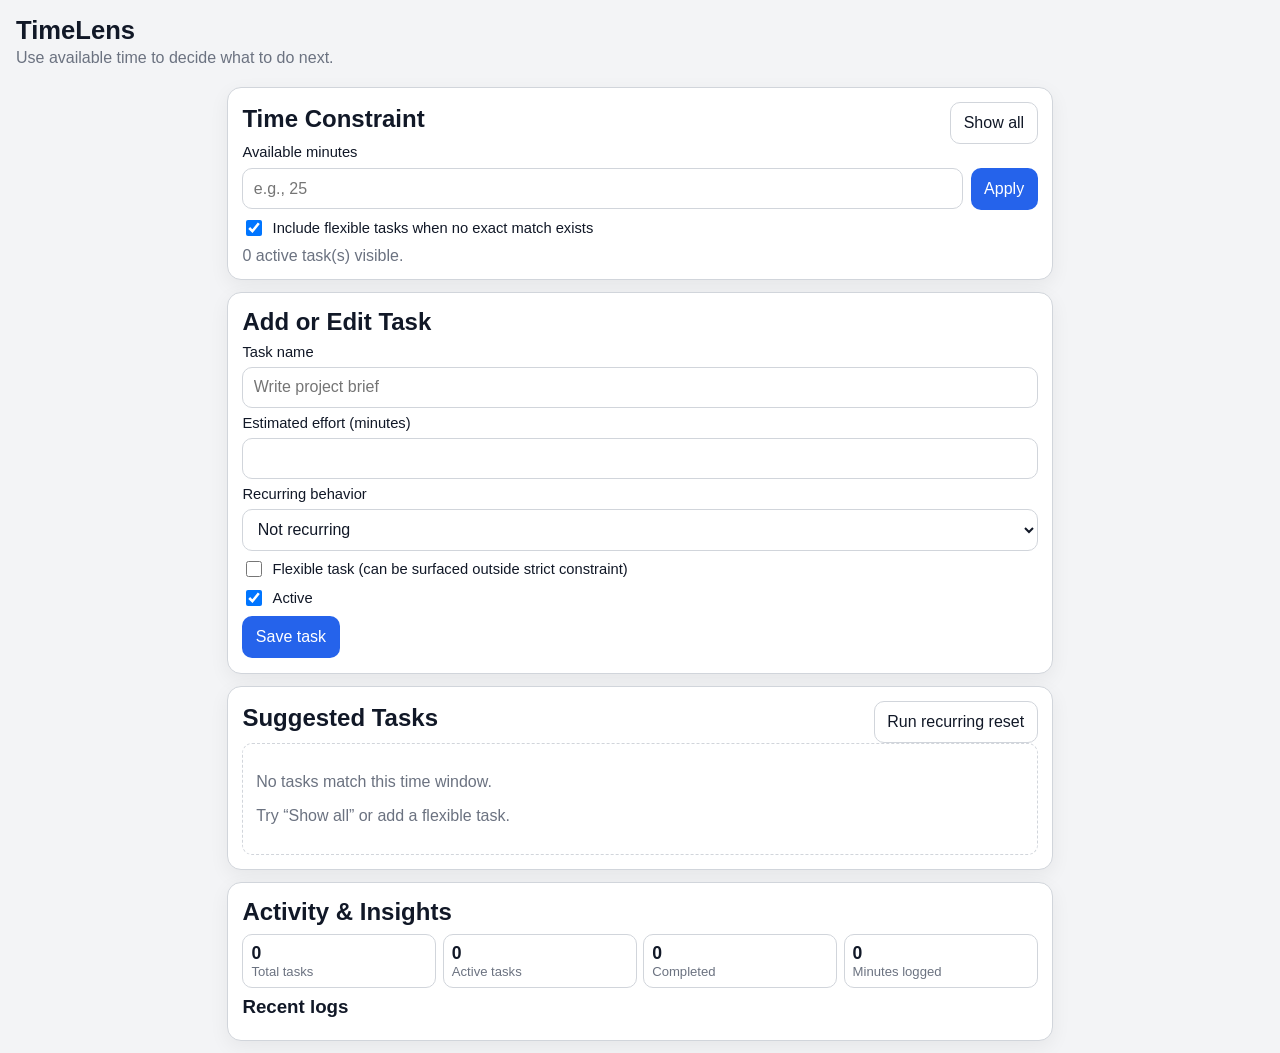
==== time-constraint-pwa/index.html @ d363d523 "Add standalone time-aware task PWA for iPhone" ====
<!doctype html>
<html lang="en">
<head>
  <meta charset="UTF-8" />
  <meta name="viewport" content="width=device-width, initial-scale=1, viewport-fit=cover" />
  <meta name="theme-color" content="#111827" />
  <meta name="apple-mobile-web-app-capable" content="yes" />
  <meta name="apple-mobile-web-app-status-bar-style" content="black-translucent" />
  <meta name="apple-mobile-web-app-title" content="TimeLens" />
  <title>TimeLens PWA</title>
  <link rel="manifest" href="./manifest.webmanifest" />
  <link rel="stylesheet" href="./styles.css" />
</head>
<body>
  <header class="app-header">
    <h1>TimeLens</h1>
    <p>Use available time to decide what to do next.</p>
  </header>

  <main class="app-shell">
    <section class="card" aria-labelledby="time-constraint-title">
      <div class="card-title-row">
        <h2 id="time-constraint-title">Time Constraint</h2>
        <button id="reset-filter" class="button ghost" type="button">Show all</button>
      </div>
      <form id="time-form" class="stack-sm" novalidate>
        <label for="available-minutes">Available minutes</label>
        <div class="inline-group">
          <input id="available-minutes" name="availableMinutes" type="number" min="1" max="1440" inputmode="numeric" placeholder="e.g., 25" />
          <button class="button" type="submit">Apply</button>
        </div>
        <label class="toggle">
          <input id="include-flex" type="checkbox" checked />
          Include flexible tasks when no exact match exists
        </label>
      </form>
      <p id="filter-status" class="help-text" aria-live="polite"></p>
    </section>

    <section class="card" aria-labelledby="task-form-title">
      <h2 id="task-form-title">Add or Edit Task</h2>
      <form id="task-form" class="stack-sm" novalidate>
        <input id="task-id" type="hidden" />

        <label for="task-name">Task name</label>
        <input id="task-name" maxlength="80" required placeholder="Write project brief" />

        <label for="task-effort">Estimated effort (minutes)</label>
        <input id="task-effort" type="number" min="1" max="600" inputmode="numeric" required />

        <label for="task-repeat">Recurring behavior</label>
        <select id="task-repeat">
          <option value="none">Not recurring</option>
          <option value="daily">Daily reset</option>
          <option value="weekly">Weekly reset</option>
        </select>

        <label class="toggle">
          <input id="task-flexible" type="checkbox" />
          Flexible task (can be surfaced outside strict constraint)
        </label>

        <label class="toggle">
          <input id="task-active" type="checkbox" checked />
          Active
        </label>

        <div class="inline-group">
          <button id="save-task" class="button" type="submit">Save task</button>
          <button id="cancel-edit" class="button ghost" type="button" hidden>Cancel</button>
        </div>
      </form>
    </section>

    <section class="card" aria-labelledby="task-list-title">
      <div class="card-title-row">
        <h2 id="task-list-title">Suggested Tasks</h2>
        <button id="reset-recurring" class="button ghost" type="button">Run recurring reset</button>
      </div>
      <div id="empty-state" class="empty" hidden>
        <p>No tasks match this time window.</p>
        <p>Try “Show all” or add a flexible task.</p>
      </div>
      <ul id="task-list" class="task-list" aria-live="polite"></ul>
    </section>

    <section class="card" aria-labelledby="activity-title">
      <h2 id="activity-title">Activity & Insights</h2>
      <div id="insight-grid" class="insight-grid"></div>
      <h3>Recent logs</h3>
      <ul id="log-list" class="log-list"></ul>
    </section>
  </main>

  <div id="toast" role="status" aria-live="polite" aria-atomic="true"></div>

  <template id="task-template">
    <li class="task-item">
      <div>
        <h3 class="task-name"></h3>
        <p class="task-meta"></p>
      </div>
      <div class="task-actions">
        <button data-action="start" class="button">Start</button>
        <button data-action="log" class="button ghost">Log</button>
        <button data-action="complete" class="button success">Complete</button>
        <button data-action="reset" class="button ghost">Reset</button>
        <button data-action="edit" class="button ghost">Edit</button>
        <button data-action="delete" class="button danger">Delete</button>
      </div>
    </li>
  </template>

  <script src="./app.js" defer></script>
</body>
</html>
---- time-constraint-pwa/styles.css ----
:root {
  color-scheme: light dark;
  --bg: #f3f4f6;
  --card: #ffffff;
  --text: #111827;
  --muted: #6b7280;
  --primary: #2563eb;
  --danger: #dc2626;
  --success: #059669;
  --border: #d1d5db;
}

@media (prefers-color-scheme: dark) {
  :root {
    --bg: #0b1020;
    --card: #111827;
    --text: #f3f4f6;
    --muted: #cbd5e1;
    --primary: #60a5fa;
    --danger: #f87171;
    --success: #34d399;
    --border: #334155;
  }
}

* { box-sizing: border-box; }

body {
  margin: 0;
  font-family: -apple-system, BlinkMacSystemFont, "Segoe UI", sans-serif;
  background: var(--bg);
  color: var(--text);
  padding: env(safe-area-inset-top) 0 env(safe-area-inset-bottom);
}

.app-header {
  padding: 1rem 1rem 0.5rem;
}

.app-header h1 {
  margin: 0;
  font-size: 1.6rem;
}

.app-header p {
  margin: 0.25rem 0 0;
  color: var(--muted);
}

.app-shell {
  display: grid;
  gap: 0.75rem;
  padding: 0.75rem;
  max-width: 850px;
  margin: 0 auto;
}

.card {
  background: var(--card);
  border: 1px solid var(--border);
  border-radius: 14px;
  padding: 0.9rem;
  box-shadow: 0 6px 20px rgba(0,0,0,.06);
}

h2, h3 { margin: 0 0 .5rem; }

.card-title-row {
  display: flex;
  justify-content: space-between;
  align-items: center;
  gap: .5rem;
}

.stack-sm {
  display: grid;
  gap: .45rem;
}

label { font-size: .92rem; }

input, select, button {
  font: inherit;
}

input, select {
  width: 100%;
  padding: .65rem;
  border-radius: 10px;
  border: 1px solid var(--border);
  background: transparent;
  color: var(--text);
}

.inline-group {
  display: flex;
  gap: .5rem;
  align-items: center;
}

.toggle {
  display: flex;
  align-items: center;
  gap: .45rem;
}

.toggle input {
  width: 1rem;
  height: 1rem;
}

.button {
  padding: .58rem .78rem;
  border-radius: 10px;
  border: 1px solid transparent;
  background: var(--primary);
  color: #fff;
  min-height: 42px;
}

.button.ghost {
  background: transparent;
  border-color: var(--border);
  color: var(--text);
}

.button.danger { background: var(--danger); }
.button.success { background: var(--success); }

.task-list, .log-list {
  list-style: none;
  margin: 0;
  padding: 0;
  display: grid;
  gap: .6rem;
}

.task-item {
  border: 1px solid var(--border);
  border-radius: 10px;
  padding: .6rem;
  display: grid;
  gap: .45rem;
}

.task-name { margin: 0; font-size: 1rem; }
.task-meta { margin: .2rem 0 0; color: var(--muted); font-size: .9rem; }

.task-actions {
  display: flex;
  gap: .4rem;
  overflow-x: auto;
  padding-bottom: .1rem;
}

.log-list li {
  border-bottom: 1px solid var(--border);
  padding: .45rem 0;
  font-size: .9rem;
}

.insight-grid {
  display: grid;
  gap: .4rem;
  grid-template-columns: repeat(auto-fit, minmax(130px, 1fr));
  margin-bottom: .5rem;
}

.insight {
  border: 1px solid var(--border);
  border-radius: 10px;
  padding: .5rem;
}

.insight p {
  margin: 0;
  color: var(--muted);
  font-size: .82rem;
}

.insight strong {
  font-size: 1.1rem;
}

.empty {
  border: 1px dashed var(--border);
  border-radius: 10px;
  padding: .8rem;
  color: var(--muted);
}

.help-text { color: var(--muted); margin: .5rem 0 0; }

#toast {
  position: fixed;
  left: 50%;
  bottom: calc(12px + env(safe-area-inset-bottom));
  transform: translateX(-50%);
  background: #111827;
  color: #fff;
  padding: .5rem .75rem;
  border-radius: 999px;
  opacity: 0;
  pointer-events: none;
  transition: opacity .2s;
}

#toast.show { opacity: 1; }
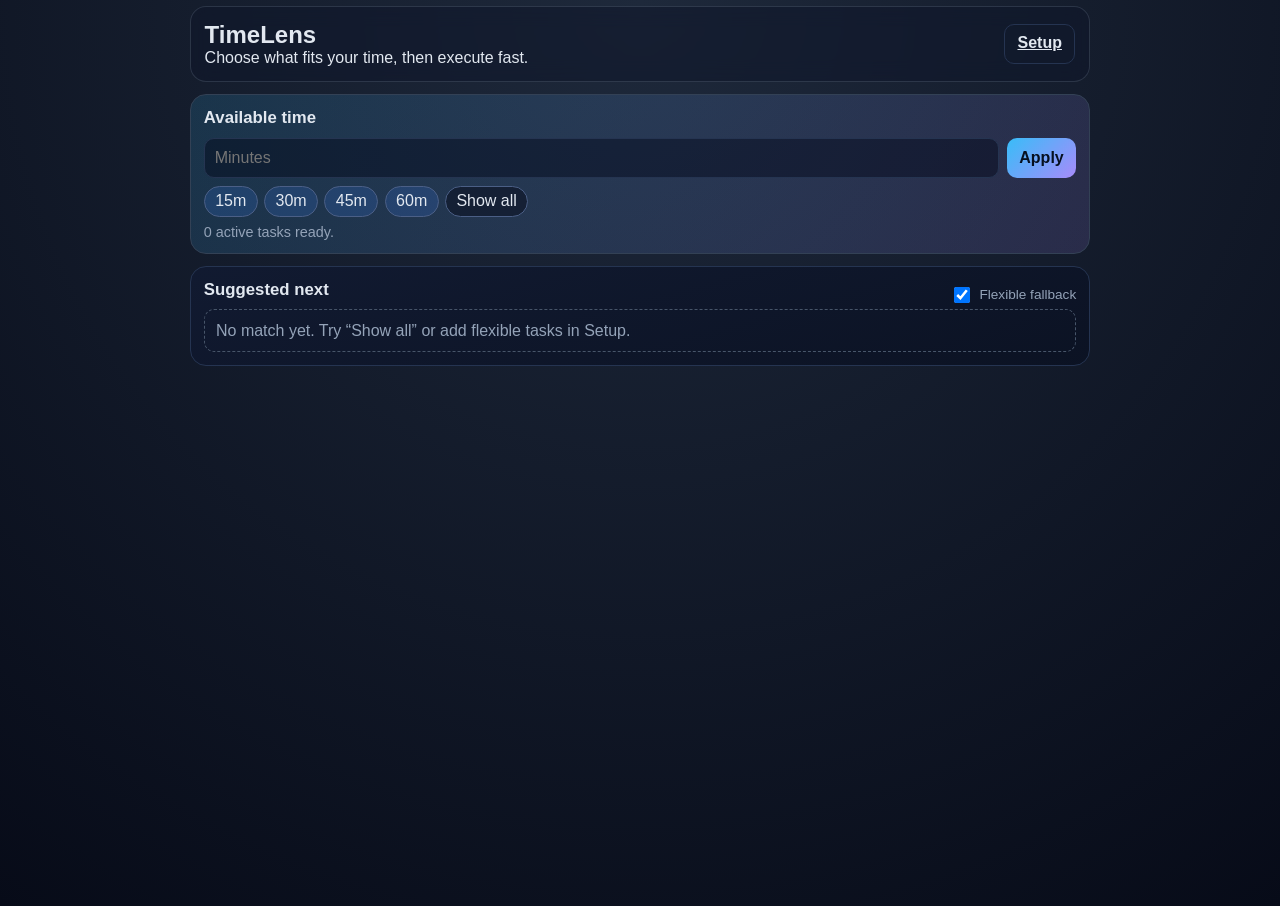
==== commit 9fa2e7d9: "Redesign standalone PWA with focused do-now and setup pages" ====
--- a/time-constraint-pwa/index.html
+++ b/time-constraint-pwa/index.html
@@ -3,110 +3,63 @@
 <head>
   <meta charset="UTF-8" />
   <meta name="viewport" content="width=device-width, initial-scale=1, viewport-fit=cover" />
-  <meta name="theme-color" content="#111827" />
+  <meta name="theme-color" content="#0f172a" />
   <meta name="apple-mobile-web-app-capable" content="yes" />
   <meta name="apple-mobile-web-app-status-bar-style" content="black-translucent" />
   <meta name="apple-mobile-web-app-title" content="TimeLens" />
-  <title>TimeLens PWA</title>
+  <title>TimeLens • Do Now</title>
   <link rel="manifest" href="./manifest.webmanifest" />
   <link rel="stylesheet" href="./styles.css" />
 </head>
-<body>
-  <header class="app-header">
-    <h1>TimeLens</h1>
-    <p>Use available time to decide what to do next.</p>
+<body data-page="focus">
+  <header class="topbar glass">
+    <div>
+      <h1>TimeLens</h1>
+      <p>Choose what fits your time, then execute fast.</p>
+    </div>
+    <a class="button ghost" href="./setup.html">Setup</a>
   </header>
 
-  <main class="app-shell">
-    <section class="card" aria-labelledby="time-constraint-title">
-      <div class="card-title-row">
-        <h2 id="time-constraint-title">Time Constraint</h2>
-        <button id="reset-filter" class="button ghost" type="button">Show all</button>
+  <main class="layout">
+    <section class="panel gradient">
+      <h2>Available time</h2>
+      <form id="time-form" class="row" novalidate>
+        <input id="available-minutes" type="number" min="1" max="1440" inputmode="numeric" placeholder="Minutes" />
+        <button class="button" type="submit">Apply</button>
+      </form>
+      <div class="chips" aria-label="Quick time presets">
+        <button class="chip" data-min="15" type="button">15m</button>
+        <button class="chip" data-min="30" type="button">30m</button>
+        <button class="chip" data-min="45" type="button">45m</button>
+        <button class="chip" data-min="60" type="button">60m</button>
+        <button id="clear-filter" class="chip subtle" type="button">Show all</button>
       </div>
-      <form id="time-form" class="stack-sm" novalidate>
-        <label for="available-minutes">Available minutes</label>
-        <div class="inline-group">
-          <input id="available-minutes" name="availableMinutes" type="number" min="1" max="1440" inputmode="numeric" placeholder="e.g., 25" />
-          <button class="button" type="submit">Apply</button>
-        </div>
-        <label class="toggle">
-          <input id="include-flex" type="checkbox" checked />
-          Include flexible tasks when no exact match exists
-        </label>
-      </form>
-      <p id="filter-status" class="help-text" aria-live="polite"></p>
+      <p id="filter-status" class="muted" aria-live="polite"></p>
     </section>
 
-    <section class="card" aria-labelledby="task-form-title">
-      <h2 id="task-form-title">Add or Edit Task</h2>
-      <form id="task-form" class="stack-sm" novalidate>
-        <input id="task-id" type="hidden" />
-
-        <label for="task-name">Task name</label>
-        <input id="task-name" maxlength="80" required placeholder="Write project brief" />
-
-        <label for="task-effort">Estimated effort (minutes)</label>
-        <input id="task-effort" type="number" min="1" max="600" inputmode="numeric" required />
-
-        <label for="task-repeat">Recurring behavior</label>
-        <select id="task-repeat">
-          <option value="none">Not recurring</option>
-          <option value="daily">Daily reset</option>
-          <option value="weekly">Weekly reset</option>
-        </select>
-
-        <label class="toggle">
-          <input id="task-flexible" type="checkbox" />
-          Flexible task (can be surfaced outside strict constraint)
-        </label>
-
-        <label class="toggle">
-          <input id="task-active" type="checkbox" checked />
-          Active
-        </label>
-
-        <div class="inline-group">
-          <button id="save-task" class="button" type="submit">Save task</button>
-          <button id="cancel-edit" class="button ghost" type="button" hidden>Cancel</button>
-        </div>
-      </form>
-    </section>
-
-    <section class="card" aria-labelledby="task-list-title">
-      <div class="card-title-row">
-        <h2 id="task-list-title">Suggested Tasks</h2>
-        <button id="reset-recurring" class="button ghost" type="button">Run recurring reset</button>
+    <section class="panel">
+      <div class="panel-head">
+        <h2>Suggested next</h2>
+        <label class="switch"><input id="include-flex" type="checkbox" checked /> Flexible fallback</label>
       </div>
-      <div id="empty-state" class="empty" hidden>
-        <p>No tasks match this time window.</p>
-        <p>Try “Show all” or add a flexible task.</p>
-      </div>
-      <ul id="task-list" class="task-list" aria-live="polite"></ul>
-    </section>
-
-    <section class="card" aria-labelledby="activity-title">
-      <h2 id="activity-title">Activity & Insights</h2>
-      <div id="insight-grid" class="insight-grid"></div>
-      <h3>Recent logs</h3>
-      <ul id="log-list" class="log-list"></ul>
+      <div id="empty-state" class="empty" hidden>No match yet. Try “Show all” or add flexible tasks in Setup.</div>
+      <ul id="focus-task-list" class="task-list" aria-live="polite"></ul>
     </section>
   </main>
 
   <div id="toast" role="status" aria-live="polite" aria-atomic="true"></div>
 
-  <template id="task-template">
-    <li class="task-item">
+  <template id="focus-task-template">
+    <li class="task-card">
       <div>
         <h3 class="task-name"></h3>
         <p class="task-meta"></p>
       </div>
-      <div class="task-actions">
+      <div class="action-row">
         <button data-action="start" class="button">Start</button>
-        <button data-action="log" class="button ghost">Log</button>
-        <button data-action="complete" class="button success">Complete</button>
-        <button data-action="reset" class="button ghost">Reset</button>
-        <button data-action="edit" class="button ghost">Edit</button>
-        <button data-action="delete" class="button danger">Delete</button>
+        <button data-action="log5" class="button ghost">+5m</button>
+        <button data-action="log15" class="button ghost">+15m</button>
+        <button data-action="complete" class="button success">Done</button>
       </div>
     </li>
   </template>
--- a/time-constraint-pwa/styles.css
+++ b/time-constraint-pwa/styles.css
@@ -1,208 +1,150 @@
 :root {
-  color-scheme: light dark;
-  --bg: #f3f4f6;
-  --card: #ffffff;
-  --text: #111827;
-  --muted: #6b7280;
-  --primary: #2563eb;
-  --danger: #dc2626;
-  --success: #059669;
-  --border: #d1d5db;
+  --bg: #070b18;
+  --bg2: #0f172a;
+  --card: #111a31;
+  --text: #e2e8f0;
+  --muted: #94a3b8;
+  --primary: #38bdf8;
+  --accent: #a78bfa;
+  --success: #22c55e;
+  --danger: #fb7185;
+  --border: #253451;
+}
+* { box-sizing: border-box; }
+body {
+  margin: 0;
+  font-family: Inter, -apple-system, BlinkMacSystemFont, "Segoe UI", sans-serif;
+  color: var(--text);
+  background: radial-gradient(circle at top, #1e293b, var(--bg));
+  min-height: 100svh;
+  padding: env(safe-area-inset-top) .75rem env(safe-area-inset-bottom);
 }
 
-@media (prefers-color-scheme: dark) {
-  :root {
-    --bg: #0b1020;
-    --card: #111827;
-    --text: #f3f4f6;
-    --muted: #cbd5e1;
-    --primary: #60a5fa;
-    --danger: #f87171;
-    --success: #34d399;
-    --border: #334155;
-  }
+.topbar {
+  max-width: 900px;
+  margin: .4rem auto .8rem;
+  padding: .85rem;
+  border-radius: 16px;
+  display: flex;
+  justify-content: space-between;
+  gap: .75rem;
+  align-items: center;
+}
+.glass {
+  background: rgba(15, 23, 42, .55);
+  border: 1px solid rgba(148, 163, 184, .2);
+  backdrop-filter: blur(10px);
+}
+h1 { margin: 0; font-size: 1.5rem; }
+h2 { margin: 0 0 .6rem; font-size: 1.05rem; }
+h3 { margin: 0 0 .3rem; font-size: .98rem; }
+p { margin: 0; }
+.muted { color: var(--muted); font-size: .9rem; margin-top: .45rem; }
+
+.layout {
+  max-width: 900px;
+  margin: 0 auto;
+  display: grid;
+  gap: .75rem;
+}
+.setup-grid { grid-template-columns: 1fr; }
+@media (min-width: 820px) {
+  .setup-grid { grid-template-columns: 1fr 1fr; }
+  .setup-grid section:last-child { grid-column: 1 / -1; }
 }
 
-* { box-sizing: border-box; }
+.panel {
+  background: linear-gradient(165deg, rgba(17,26,49,.95), rgba(11,18,35,.95));
+  border: 1px solid var(--border);
+  border-radius: 16px;
+  padding: .8rem;
+}
+.gradient {
+  border-color: #334155;
+  background: linear-gradient(130deg, rgba(56,189,248,.15), rgba(167,139,250,.15));
+}
+.panel-head { display: flex; justify-content: space-between; align-items: center; gap: .5rem; }
 
-body {
-  margin: 0;
-  font-family: -apple-system, BlinkMacSystemFont, "Segoe UI", sans-serif;
-  background: var(--bg);
+input, select, button { font: inherit; }
+input, select {
+  width: 100%;
+  padding: .62rem;
+  border-radius: 10px;
+  border: 1px solid var(--border);
   color: var(--text);
-  padding: env(safe-area-inset-top) 0 env(safe-area-inset-bottom);
+  background: rgba(2,6,23,.45);
 }
+label { font-size: .9rem; color: var(--muted); display: grid; gap: .3rem; }
 
-.app-header {
-  padding: 1rem 1rem 0.5rem;
+.row { display: flex; gap: .5rem; align-items: center; }
+.stack { display: grid; gap: .55rem; }
+
+.button {
+  border: 0;
+  border-radius: 10px;
+  padding: .58rem .78rem;
+  min-height: 40px;
+  background: linear-gradient(135deg, var(--primary), var(--accent));
+  color: #06101f;
+  font-weight: 600;
 }
+.button.ghost {
+  background: transparent;
+  color: var(--text);
+  border: 1px solid var(--border);
+}
+.button.success { background: linear-gradient(135deg, var(--success), #4ade80); color: #03220f; }
+.button.danger { background: linear-gradient(135deg, var(--danger), #f43f5e); color: #2a0810; }
 
-.app-header h1 {
-  margin: 0;
-  font-size: 1.6rem;
+.chips { display: flex; flex-wrap: wrap; gap: .4rem; margin-top: .5rem; }
+.chip {
+  border: 1px solid #4b5f86;
+  background: rgba(59, 130, 246, .18);
+  color: var(--text);
+  border-radius: 999px;
+  padding: .35rem .65rem;
 }
+.chip.subtle { background: rgba(15, 23, 42, .7); }
 
-.app-header p {
-  margin: 0.25rem 0 0;
+.task-list, .log-list { list-style: none; margin: 0; padding: 0; display: grid; gap: .5rem; }
+.task-card {
+  border: 1px solid var(--border);
+  border-radius: 12px;
+  padding: .65rem;
+  background: rgba(2,6,23,.35);
+  display: grid;
+  gap: .5rem;
+}
+.task-card.compact { gap: .35rem; }
+.task-meta { color: var(--muted); font-size: .84rem; }
+.action-row { display: flex; gap: .35rem; overflow-x: auto; }
+
+.empty {
+  border: 1px dashed #475569;
+  border-radius: 10px;
+  padding: .7rem;
   color: var(--muted);
 }
+.switch { display: flex; align-items: center; gap: .4rem; color: var(--muted); font-size: .85rem; }
+.switch input { width: 1rem; height: 1rem; }
 
-.app-shell {
-  display: grid;
-  gap: 0.75rem;
-  padding: 0.75rem;
-  max-width: 850px;
-  margin: 0 auto;
-}
-
-.card {
-  background: var(--card);
-  border: 1px solid var(--border);
-  border-radius: 14px;
-  padding: 0.9rem;
-  box-shadow: 0 6px 20px rgba(0,0,0,.06);
-}
-
-h2, h3 { margin: 0 0 .5rem; }
-
-.card-title-row {
-  display: flex;
-  justify-content: space-between;
-  align-items: center;
-  gap: .5rem;
-}
-
-.stack-sm {
-  display: grid;
-  gap: .45rem;
-}
-
-label { font-size: .92rem; }
-
-input, select, button {
-  font: inherit;
-}
-
-input, select {
-  width: 100%;
-  padding: .65rem;
-  border-radius: 10px;
-  border: 1px solid var(--border);
-  background: transparent;
-  color: var(--text);
-}
-
-.inline-group {
-  display: flex;
-  gap: .5rem;
-  align-items: center;
-}
-
-.toggle {
-  display: flex;
-  align-items: center;
-  gap: .45rem;
-}
-
-.toggle input {
-  width: 1rem;
-  height: 1rem;
-}
-
-.button {
-  padding: .58rem .78rem;
-  border-radius: 10px;
-  border: 1px solid transparent;
-  background: var(--primary);
-  color: #fff;
-  min-height: 42px;
-}
-
-.button.ghost {
-  background: transparent;
-  border-color: var(--border);
-  color: var(--text);
-}
-
-.button.danger { background: var(--danger); }
-.button.success { background: var(--success); }
-
-.task-list, .log-list {
-  list-style: none;
-  margin: 0;
-  padding: 0;
-  display: grid;
-  gap: .6rem;
-}
-
-.task-item {
-  border: 1px solid var(--border);
-  border-radius: 10px;
-  padding: .6rem;
-  display: grid;
-  gap: .45rem;
-}
-
-.task-name { margin: 0; font-size: 1rem; }
-.task-meta { margin: .2rem 0 0; color: var(--muted); font-size: .9rem; }
-
-.task-actions {
-  display: flex;
-  gap: .4rem;
-  overflow-x: auto;
-  padding-bottom: .1rem;
-}
-
-.log-list li {
-  border-bottom: 1px solid var(--border);
-  padding: .45rem 0;
-  font-size: .9rem;
-}
-
-.insight-grid {
-  display: grid;
-  gap: .4rem;
-  grid-template-columns: repeat(auto-fit, minmax(130px, 1fr));
-  margin-bottom: .5rem;
-}
-
-.insight {
-  border: 1px solid var(--border);
-  border-radius: 10px;
-  padding: .5rem;
-}
-
-.insight p {
-  margin: 0;
-  color: var(--muted);
-  font-size: .82rem;
-}
-
-.insight strong {
-  font-size: 1.1rem;
-}
-
-.empty {
-  border: 1px dashed var(--border);
-  border-radius: 10px;
-  padding: .8rem;
-  color: var(--muted);
-}
-
-.help-text { color: var(--muted); margin: .5rem 0 0; }
+.insight-grid { display: grid; gap: .45rem; grid-template-columns: repeat(auto-fit,minmax(120px,1fr)); margin-bottom: .5rem; }
+.insight { border: 1px solid var(--border); border-radius: 10px; padding: .45rem; }
+.insight strong { font-size: 1.1rem; }
+.insight p { color: var(--muted); font-size: .8rem; }
+.log-list li { border-bottom: 1px solid #24324c; padding: .4rem 0; font-size: .86rem; color: #dbe5f7; }
 
 #toast {
   position: fixed;
   left: 50%;
+  transform: translateX(-50%);
   bottom: calc(12px + env(safe-area-inset-bottom));
-  transform: translateX(-50%);
-  background: #111827;
-  color: #fff;
-  padding: .5rem .75rem;
+  background: #020617;
+  border: 1px solid #334155;
   border-radius: 999px;
+  padding: .48rem .78rem;
+  color: #e2e8f0;
   opacity: 0;
-  pointer-events: none;
-  transition: opacity .2s;
+  transition: opacity .18s;
 }
-
 #toast.show { opacity: 1; }
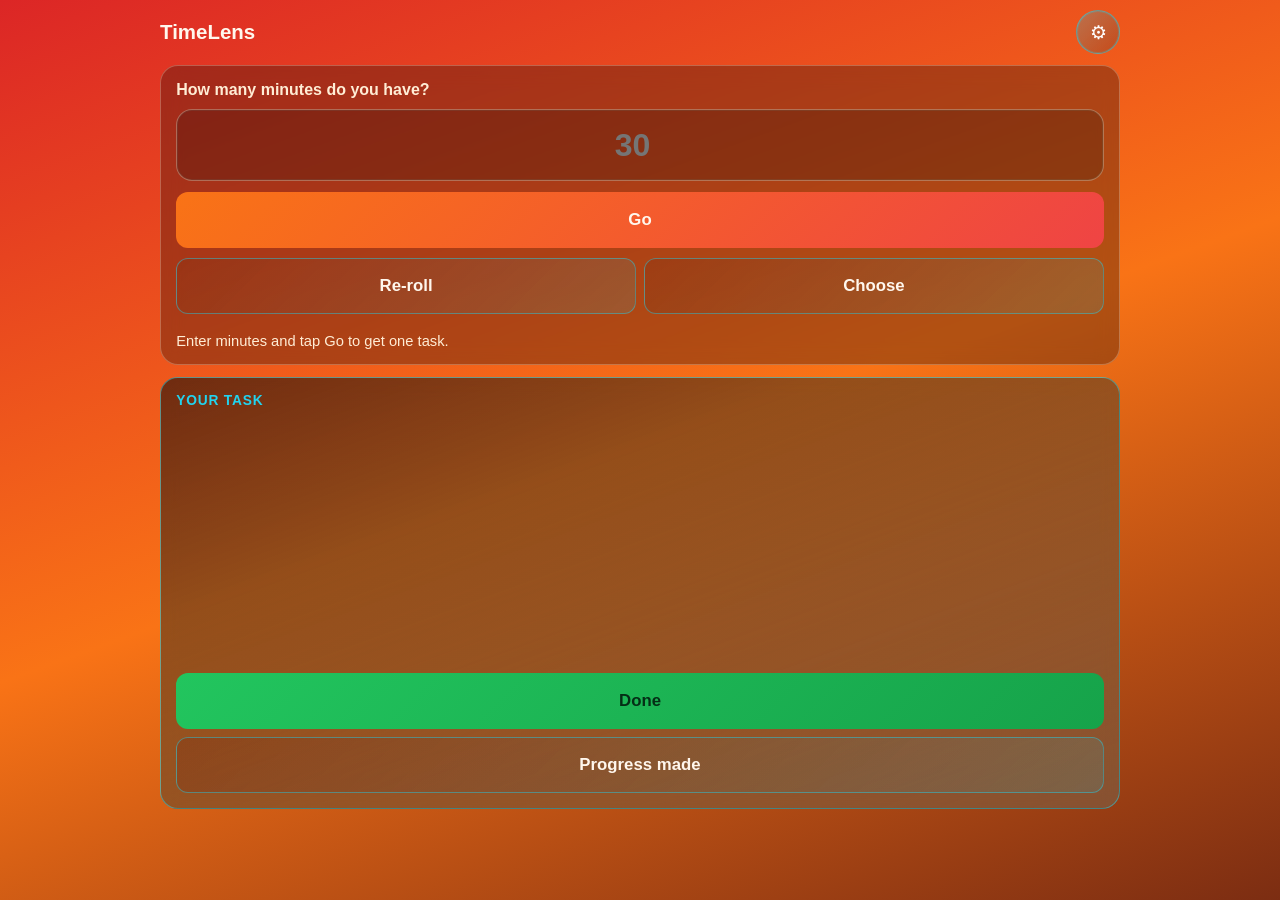
==== commit 3bb0e10b: "Add cool accent color highlights to TimeLens UI" ====
--- a/time-constraint-pwa/index.html
+++ b/time-constraint-pwa/index.html
@@ -3,7 +3,7 @@
 <head>
   <meta charset="UTF-8" />
   <meta name="viewport" content="width=device-width, initial-scale=1, viewport-fit=cover" />
-  <meta name="theme-color" content="#0f172a" />
+  <meta name="theme-color" content="#7c2d12" />
   <meta name="apple-mobile-web-app-capable" content="yes" />
   <meta name="apple-mobile-web-app-status-bar-style" content="black-translucent" />
   <meta name="apple-mobile-web-app-title" content="TimeLens" />
@@ -12,55 +12,57 @@
   <link rel="stylesheet" href="./styles.css" />
 </head>
 <body data-page="focus">
-  <header class="topbar glass">
-    <div>
+  <div class="app-shell focus-shell">
+    <header class="focus-topbar">
       <h1>TimeLens</h1>
-      <p>Choose what fits your time, then execute fast.</p>
-    </div>
-    <a class="button ghost" href="./setup.html">Setup</a>
-  </header>
+      <a class="cog-link" href="./setup.html" aria-label="Open setup">⚙</a>
+    </header>
 
-  <main class="layout">
-    <section class="panel gradient">
-      <h2>Available time</h2>
-      <form id="time-form" class="row" novalidate>
-        <input id="available-minutes" type="number" min="1" max="1440" inputmode="numeric" placeholder="Minutes" />
-        <button class="button" type="submit">Apply</button>
-      </form>
-      <div class="chips" aria-label="Quick time presets">
-        <button class="chip" data-min="15" type="button">15m</button>
-        <button class="chip" data-min="30" type="button">30m</button>
-        <button class="chip" data-min="45" type="button">45m</button>
-        <button class="chip" data-min="60" type="button">60m</button>
-        <button id="clear-filter" class="chip subtle" type="button">Show all</button>
-      </div>
-      <p id="filter-status" class="muted" aria-live="polite"></p>
-    </section>
+    <main class="focus-main">
+      <section class="focus-controls panel glass-warm">
+        <label for="available-minutes" class="focus-label">How many minutes do you have?</label>
+        <input id="available-minutes" class="focus-minutes-input" type="number" min="1" max="1440" inputmode="numeric" placeholder="30" />
+        <div class="focus-button-row" id="primary-controls">
+          <button id="go-button" class="button jumbo" type="button">Go</button>
+        </div>
+        <div class="focus-button-row" id="result-controls" hidden>
+          <button id="reroll-button" class="button ghost jumbo" type="button">Re-roll</button>
+          <button id="choose-button" class="button ghost jumbo" type="button">Choose</button>
+        </div>
+        <p id="filter-status" class="muted" aria-live="polite"></p>
+      </section>
 
-    <section class="panel">
-      <div class="panel-head">
-        <h2>Suggested next</h2>
-        <label class="switch"><input id="include-flex" type="checkbox" checked /> Flexible fallback</label>
-      </div>
-      <div id="empty-state" class="empty" hidden>No match yet. Try “Show all” or add flexible tasks in Setup.</div>
-      <ul id="focus-task-list" class="task-list" aria-live="polite"></ul>
-    </section>
-  </main>
+      <section id="task-display" class="task-hero panel" hidden>
+        <div>
+          <p class="task-hero-label">Your task</p>
+          <h2 id="hero-task-name" class="task-hero-name"></h2>
+          <p id="hero-task-meta" class="task-hero-meta"></p>
+        </div>
+        <div class="task-hero-actions">
+          <button id="done-button" class="button success jumbo" type="button">Done</button>
+          <button id="progress-button" class="button ghost jumbo" type="button">Progress made</button>
+        </div>
+      </section>
+
+      <section id="choose-panel" class="panel" hidden>
+        <div class="panel-head">
+          <h2>Pick a task</h2>
+          <button id="close-choose" class="button ghost" type="button">Close</button>
+        </div>
+        <ul id="choose-list" class="task-list"></ul>
+      </section>
+    </main>
+  </div>
 
   <div id="toast" role="status" aria-live="polite" aria-atomic="true"></div>
 
-  <template id="focus-task-template">
-    <li class="task-card">
+  <template id="choose-item-template">
+    <li class="task-card compact">
       <div>
         <h3 class="task-name"></h3>
         <p class="task-meta"></p>
       </div>
-      <div class="action-row">
-        <button data-action="start" class="button">Start</button>
-        <button data-action="log5" class="button ghost">+5m</button>
-        <button data-action="log15" class="button ghost">+15m</button>
-        <button data-action="complete" class="button success">Done</button>
-      </div>
+      <button data-action="select" class="button">Use task</button>
     </li>
   </template>
 
--- a/time-constraint-pwa/styles.css
+++ b/time-constraint-pwa/styles.css
@@ -1,150 +1,265 @@
 :root {
-  --bg: #070b18;
-  --bg2: #0f172a;
-  --card: #111a31;
-  --text: #e2e8f0;
-  --muted: #94a3b8;
-  --primary: #38bdf8;
-  --accent: #a78bfa;
+  --text: #fff7ed;
+  --muted: #fed7aa;
+  --primary: #f97316;
+  --accent: #ef4444;
+  --accent-pop: #22d3ee;
+  --accent-pop-soft: rgba(34, 211, 238, 0.24);
   --success: #22c55e;
   --danger: #fb7185;
-  --border: #253451;
-}
+  --border: rgba(255, 237, 213, 0.35);
+}
+
 * { box-sizing: border-box; }
+
 body {
   margin: 0;
   font-family: Inter, -apple-system, BlinkMacSystemFont, "Segoe UI", sans-serif;
   color: var(--text);
-  background: radial-gradient(circle at top, #1e293b, var(--bg));
+  background: linear-gradient(160deg, #dc2626 0%, #f97316 50%, #7c2d12 100%);
   min-height: 100svh;
-  padding: env(safe-area-inset-top) .75rem env(safe-area-inset-bottom);
+}
+
+.app-shell {
+  min-height: 100svh;
+  padding:
+    max(0.65rem, env(safe-area-inset-top))
+    max(0.85rem, env(safe-area-inset-right))
+    max(0.9rem, env(safe-area-inset-bottom))
+    max(0.85rem, env(safe-area-inset-left));
+}
+
+.focus-shell {
+  display: grid;
+  grid-template-rows: auto 1fr;
+}
+
+.focus-topbar {
+  max-width: 960px;
+  width: 100%;
+  margin: 0 auto 0.65rem;
+  display: flex;
+  justify-content: space-between;
+  align-items: center;
+}
+
+.focus-topbar h1 { margin: 0; font-size: 1.28rem; }
+
+.cog-link {
+  text-decoration: none;
+  color: #fff;
+  border: 1px solid rgba(34, 211, 238, 0.55);
+  background: linear-gradient(135deg, rgba(34, 211, 238, 0.24), rgba(124, 45, 18, 0.35));
+  box-shadow: 0 0 0 1px rgba(34, 211, 238, 0.2) inset;
+  width: 44px;
+  height: 44px;
+  border-radius: 999px;
+  display: grid;
+  place-items: center;
+  font-size: 1.2rem;
+}
+
+h1 { margin: 0; font-size: clamp(1.3rem, 2.4vw, 1.7rem); }
+h2 { margin: 0 0 0.6rem; font-size: 1.05rem; }
+h3 { margin: 0 0 0.3rem; font-size: 0.98rem; }
+p { margin: 0; }
+.eyebrow { color: #ffedd5; font-weight: 700; font-size: 0.78rem; text-transform: uppercase; letter-spacing: 0.07em; margin-bottom: 0.2rem; }
+.subtitle { color: var(--muted); margin-top: 0.25rem; max-width: 58ch; }
+.muted { color: #ffedd5; font-size: 0.92rem; margin-top: 0.5rem; }
+
+.layout {
+  max-width: 960px;
+  width: 100%;
+  margin: 0 auto;
+  display: grid;
+  gap: 0.75rem;
+}
+
+.focus-main {
+  max-width: 960px;
+  width: 100%;
+  margin: 0 auto;
+  display: grid;
+  gap: 0.75rem;
+  align-content: start;
+}
+
+.setup-grid { grid-template-columns: 1fr; }
+
+@media (min-width: 860px) {
+  .setup-grid { grid-template-columns: 1fr 1fr; }
+  .setup-grid section:nth-child(4) { grid-column: 1 / -1; }
+}
+
+.panel {
+  border: 1px solid var(--border);
+  border-radius: 18px;
+  padding: 0.95rem;
+  background: rgba(20, 12, 8, 0.34);
+  backdrop-filter: blur(8px);
+}
+
+.glass-warm {
+  background: rgba(45, 18, 12, 0.34);
+  border: 1px solid rgba(255, 237, 213, 0.28);
+  backdrop-filter: blur(10px);
 }
 
 .topbar {
-  max-width: 900px;
-  margin: .4rem auto .8rem;
-  padding: .85rem;
+  max-width: 960px;
+  margin: 0 auto 0.8rem;
+  padding: 0.95rem;
   border-radius: 16px;
   display: flex;
   justify-content: space-between;
-  gap: .75rem;
+  gap: 0.9rem;
   align-items: center;
 }
-.glass {
-  background: rgba(15, 23, 42, .55);
-  border: 1px solid rgba(148, 163, 184, .2);
-  backdrop-filter: blur(10px);
-}
-h1 { margin: 0; font-size: 1.5rem; }
-h2 { margin: 0 0 .6rem; font-size: 1.05rem; }
-h3 { margin: 0 0 .3rem; font-size: .98rem; }
-p { margin: 0; }
-.muted { color: var(--muted); font-size: .9rem; margin-top: .45rem; }
-
-.layout {
-  max-width: 900px;
-  margin: 0 auto;
-  display: grid;
-  gap: .75rem;
-}
-.setup-grid { grid-template-columns: 1fr; }
-@media (min-width: 820px) {
-  .setup-grid { grid-template-columns: 1fr 1fr; }
-  .setup-grid section:last-child { grid-column: 1 / -1; }
-}
-
-.panel {
-  background: linear-gradient(165deg, rgba(17,26,49,.95), rgba(11,18,35,.95));
-  border: 1px solid var(--border);
-  border-radius: 16px;
-  padding: .8rem;
-}
-.gradient {
-  border-color: #334155;
-  background: linear-gradient(130deg, rgba(56,189,248,.15), rgba(167,139,250,.15));
-}
-.panel-head { display: flex; justify-content: space-between; align-items: center; gap: .5rem; }
 
 input, select, button { font: inherit; }
 input, select {
   width: 100%;
-  padding: .62rem;
-  border-radius: 10px;
+  padding: 0.7rem;
+  border-radius: 12px;
   border: 1px solid var(--border);
   color: var(--text);
-  background: rgba(2,6,23,.45);
-}
-label { font-size: .9rem; color: var(--muted); display: grid; gap: .3rem; }
-
-.row { display: flex; gap: .5rem; align-items: center; }
-.stack { display: grid; gap: .55rem; }
+  background: rgba(0, 0, 0, 0.2);
+  box-shadow: 0 0 0 1px rgba(34, 211, 238, 0.08) inset;
+}
+
+label { font-size: 0.9rem; color: #ffedd5; display: grid; gap: 0.3rem; }
+
+.row { display: flex; gap: 0.5rem; align-items: center; flex-wrap: wrap; }
+.stack { display: grid; gap: 0.55rem; }
 
 .button {
   border: 0;
-  border-radius: 10px;
-  padding: .58rem .78rem;
-  min-height: 40px;
+  border-radius: 12px;
+  padding: 0.62rem 0.86rem;
+  min-height: 44px;
   background: linear-gradient(135deg, var(--primary), var(--accent));
-  color: #06101f;
-  font-weight: 600;
-}
+  color: #fff7ed;
+  font-weight: 700;
+  text-decoration: none;
+  display: inline-flex;
+  align-items: center;
+  justify-content: center;
+}
+
 .button.ghost {
-  background: transparent;
+  background: linear-gradient(135deg, rgba(124, 45, 18, 0.3), rgba(34, 211, 238, 0.12));
   color: var(--text);
-  border: 1px solid var(--border);
-}
-.button.success { background: linear-gradient(135deg, var(--success), #4ade80); color: #03220f; }
+  border: 1px solid rgba(34, 211, 238, 0.45);
+}
+
+.button.success { background: linear-gradient(135deg, var(--success), #16a34a); color: #052e16; }
 .button.danger { background: linear-gradient(135deg, var(--danger), #f43f5e); color: #2a0810; }
-
-.chips { display: flex; flex-wrap: wrap; gap: .4rem; margin-top: .5rem; }
-.chip {
-  border: 1px solid #4b5f86;
-  background: rgba(59, 130, 246, .18);
-  color: var(--text);
-  border-radius: 999px;
-  padding: .35rem .65rem;
-}
-.chip.subtle { background: rgba(15, 23, 42, .7); }
-
-.task-list, .log-list { list-style: none; margin: 0; padding: 0; display: grid; gap: .5rem; }
+.button.jumbo { min-height: 56px; font-size: 1.05rem; }
+
+.focus-controls {
+  display: grid;
+  gap: 0.65rem;
+}
+
+.focus-label {
+  font-size: 1rem;
+  font-weight: 650;
+}
+
+.focus-minutes-input {
+  font-size: 2rem;
+  font-weight: 700;
+  text-align: center;
+  min-height: 72px;
+  border-radius: 16px;
+}
+
+.focus-button-row {
+  display: grid;
+  grid-template-columns: 1fr;
+  gap: 0.5rem;
+}
+
+#result-controls {
+  grid-template-columns: 1fr 1fr;
+}
+
+.task-hero {
+  min-height: 48svh;
+  display: grid;
+  align-content: space-between;
+  gap: 1rem;
+  border-color: rgba(34, 211, 238, 0.5);
+  background: linear-gradient(160deg, rgba(20, 12, 8, 0.58), rgba(34, 211, 238, 0.14));
+}
+
+.task-hero-label {
+  font-size: 0.86rem;
+  text-transform: uppercase;
+  letter-spacing: 0.06em;
+  color: var(--accent-pop);
+  font-weight: 700;
+}
+
+.task-hero-name {
+  font-size: clamp(1.5rem, 5vw, 2.5rem);
+  line-height: 1.15;
+  margin: 0.35rem 0 0.55rem;
+}
+
+.task-hero-meta {
+  font-size: clamp(1.05rem, 3.8vw, 1.45rem);
+  color: #ffedd5;
+}
+
+.task-hero-actions {
+  display: grid;
+  gap: 0.5rem;
+}
+
+.panel-head { display: flex; justify-content: space-between; align-items: center; gap: 0.5rem; }
+
+.task-list, .log-list { list-style: none; margin: 0; padding: 0; display: grid; gap: 0.5rem; }
 .task-card {
   border: 1px solid var(--border);
   border-radius: 12px;
-  padding: .65rem;
-  background: rgba(2,6,23,.35);
-  display: grid;
-  gap: .5rem;
-}
-.task-card.compact { gap: .35rem; }
-.task-meta { color: var(--muted); font-size: .84rem; }
-.action-row { display: flex; gap: .35rem; overflow-x: auto; }
-
-.empty {
-  border: 1px dashed #475569;
-  border-radius: 10px;
-  padding: .7rem;
-  color: var(--muted);
-}
-.switch { display: flex; align-items: center; gap: .4rem; color: var(--muted); font-size: .85rem; }
+  padding: 0.7rem;
+  background: rgba(0, 0, 0, 0.2);
+  display: grid;
+  gap: 0.5rem;
+}
+
+.task-card.compact { gap: 0.35rem; }
+.task-meta { color: #ffedd5; font-size: 0.86rem; }
+.action-row { display: flex; gap: 0.35rem; overflow-x: auto; }
+
+.switch { display: flex; align-items: center; gap: 0.45rem; color: #fff; font-size: 0.88rem; }
 .switch input { width: 1rem; height: 1rem; }
 
-.insight-grid { display: grid; gap: .45rem; grid-template-columns: repeat(auto-fit,minmax(120px,1fr)); margin-bottom: .5rem; }
-.insight { border: 1px solid var(--border); border-radius: 10px; padding: .45rem; }
+.insight-grid {
+  display: grid;
+  gap: 0.45rem;
+  grid-template-columns: repeat(auto-fit, minmax(120px, 1fr));
+  margin-bottom: 0.5rem;
+}
+
+.insight { border: 1px solid rgba(34, 211, 238, 0.45); border-radius: 10px; padding: 0.45rem; background: linear-gradient(145deg, rgba(0,0,0,0.16), rgba(34, 211, 238, 0.12)); }
 .insight strong { font-size: 1.1rem; }
-.insight p { color: var(--muted); font-size: .8rem; }
-.log-list li { border-bottom: 1px solid #24324c; padding: .4rem 0; font-size: .86rem; color: #dbe5f7; }
+.insight p { color: #ffedd5; font-size: 0.8rem; }
+.log-list li { border-bottom: 1px solid rgba(255, 237, 213, 0.2); padding: 0.4rem 0; font-size: 0.86rem; color: #fff7ed; }
 
 #toast {
   position: fixed;
   left: 50%;
   transform: translateX(-50%);
   bottom: calc(12px + env(safe-area-inset-bottom));
-  background: #020617;
-  border: 1px solid #334155;
+  background: #431407;
+  border: 1px solid rgba(255, 237, 213, 0.4);
   border-radius: 999px;
-  padding: .48rem .78rem;
-  color: #e2e8f0;
+  padding: 0.52rem 0.84rem;
+  color: #fff7ed;
   opacity: 0;
-  transition: opacity .18s;
-}
+  transition: opacity 0.18s;
+}
+
 #toast.show { opacity: 1; }
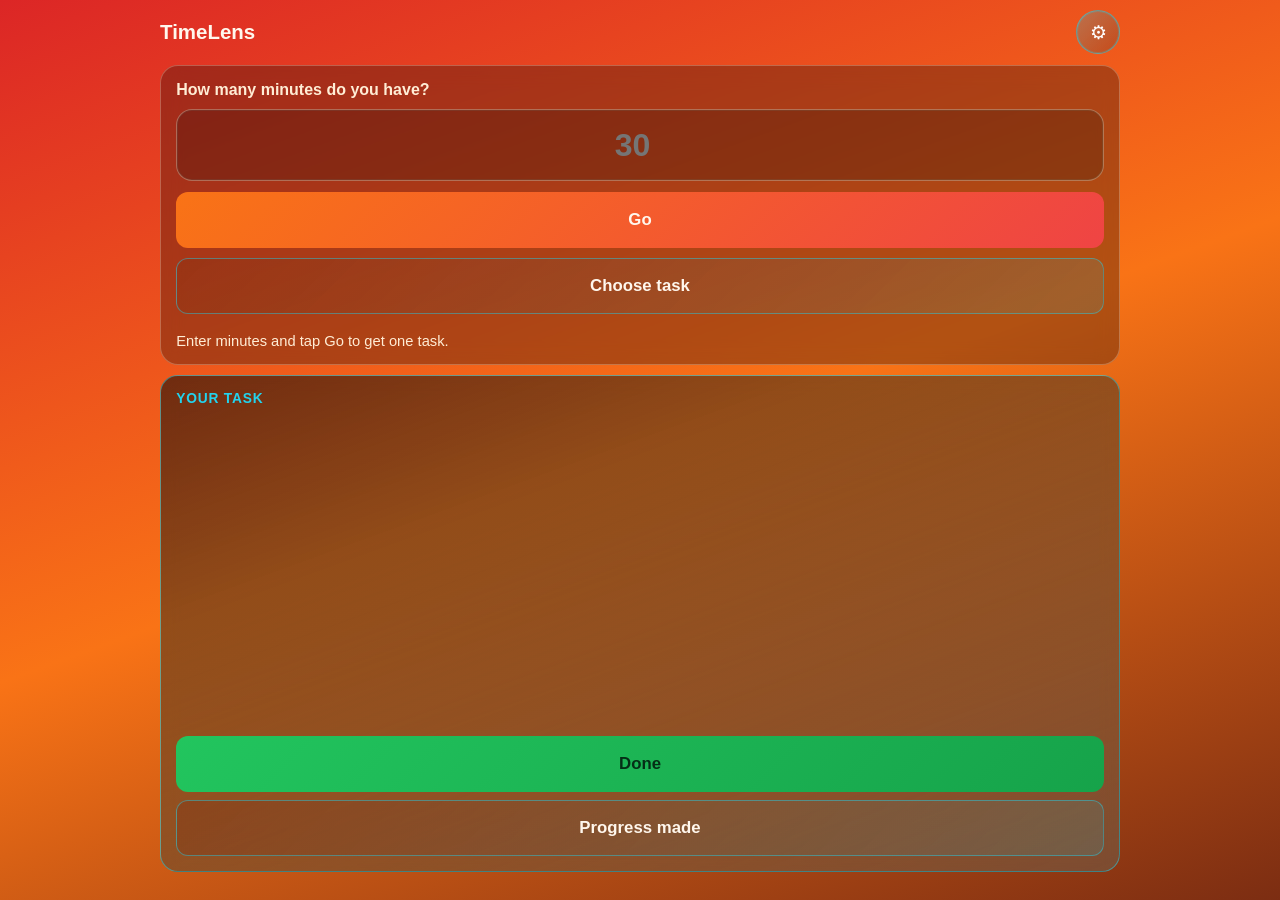
==== commit 89ae3290: "Refine TimeLens focus UI and add settings shortcut" ====
--- a/time-constraint-pwa/index.html
+++ b/time-constraint-pwa/index.html
@@ -26,8 +26,7 @@
           <button id="go-button" class="button jumbo" type="button">Go</button>
         </div>
         <div class="focus-button-row" id="result-controls" hidden>
-          <button id="reroll-button" class="button ghost jumbo" type="button">Re-roll</button>
-          <button id="choose-button" class="button ghost jumbo" type="button">Choose</button>
+          <button id="choose-button" class="button ghost jumbo" type="button">Choose task</button>
         </div>
         <p id="filter-status" class="muted" aria-live="polite"></p>
       </section>
--- a/time-constraint-pwa/styles.css
+++ b/time-constraint-pwa/styles.css
@@ -8,30 +8,49 @@
   --success: #22c55e;
   --danger: #fb7185;
   --border: rgba(255, 237, 213, 0.35);
+  --safe-top: env(safe-area-inset-top, 0px);
+  --safe-right: env(safe-area-inset-right, 0px);
+  --safe-bottom: env(safe-area-inset-bottom, 0px);
+  --safe-left: env(safe-area-inset-left, 0px);
 }
 
 * { box-sizing: border-box; }
+
+html,
+body {
+  width: 100%;
+  height: 100%;
+  overflow: hidden;
+  overscroll-behavior: none;
+}
 
 body {
   margin: 0;
   font-family: Inter, -apple-system, BlinkMacSystemFont, "Segoe UI", sans-serif;
   color: var(--text);
   background: linear-gradient(160deg, #dc2626 0%, #f97316 50%, #7c2d12 100%);
-  min-height: 100svh;
+  min-height: 100vh;
+  min-height: 100dvh;
+  touch-action: pan-y;
 }
 
 .app-shell {
-  min-height: 100svh;
+  min-height: 100vh;
+  min-height: 100dvh;
+  height: 100vh;
+  height: 100dvh;
+  display: grid;
+  grid-template-rows: auto 1fr;
+  overflow: hidden;
   padding:
-    max(0.65rem, env(safe-area-inset-top))
-    max(0.85rem, env(safe-area-inset-right))
-    max(0.9rem, env(safe-area-inset-bottom))
-    max(0.85rem, env(safe-area-inset-left));
+    max(0.65rem, var(--safe-top))
+    max(0.85rem, var(--safe-right))
+    max(0.9rem, var(--safe-bottom))
+    max(0.85rem, var(--safe-left));
 }
 
 .focus-shell {
   display: grid;
-  grid-template-rows: auto 1fr;
 }
 
 .focus-topbar {
@@ -73,6 +92,11 @@
   margin: 0 auto;
   display: grid;
   gap: 0.75rem;
+  min-height: 0;
+  overflow-y: auto;
+  overscroll-behavior-y: contain;
+  -webkit-overflow-scrolling: touch;
+  padding-bottom: 0.25rem;
 }
 
 .focus-main {
@@ -80,8 +104,12 @@
   width: 100%;
   margin: 0 auto;
   display: grid;
-  gap: 0.75rem;
-  align-content: start;
+  grid-template-rows: auto 1fr auto;
+  gap: 0.65rem;
+  align-content: stretch;
+  min-height: 0;
+  overflow: hidden;
+  padding-bottom: 0.2rem;
 }
 
 .setup-grid { grid-template-columns: 1fr; }
@@ -181,11 +209,11 @@
 }
 
 #result-controls {
-  grid-template-columns: 1fr 1fr;
+  grid-template-columns: 1fr;
 }
 
 .task-hero {
-  min-height: 48svh;
+  min-height: 0;
   display: grid;
   align-content: space-between;
   gap: 1rem;
@@ -217,7 +245,18 @@
   gap: 0.5rem;
 }
 
-.panel-head { display: flex; justify-content: space-between; align-items: center; gap: 0.5rem; }
+
+#choose-panel {
+  overflow: hidden;
+}
+
+#choose-list {
+  max-height: 26svh;
+  overflow-y: auto;
+  padding-right: 0.1rem;
+}
+
+.panel-head { display: flex; justify-content: space-between; align-items: center; gap: 0.5rem; flex-wrap: wrap; }
 
 .task-list, .log-list { list-style: none; margin: 0; padding: 0; display: grid; gap: 0.5rem; }
 .task-card {
@@ -231,7 +270,11 @@
 
 .task-card.compact { gap: 0.35rem; }
 .task-meta { color: #ffedd5; font-size: 0.86rem; }
-.action-row { display: flex; gap: 0.35rem; overflow-x: auto; }
+.action-row { display: flex; gap: 0.35rem; flex-wrap: wrap; }
+
+.action-row .button {
+  flex: 1 1 140px;
+}
 
 .switch { display: flex; align-items: center; gap: 0.45rem; color: #fff; font-size: 0.88rem; }
 .switch input { width: 1rem; height: 1rem; }
@@ -248,11 +291,30 @@
 .insight p { color: #ffedd5; font-size: 0.8rem; }
 .log-list li { border-bottom: 1px solid rgba(255, 237, 213, 0.2); padding: 0.4rem 0; font-size: 0.86rem; color: #fff7ed; }
 
+@media (max-width: 560px) {
+  .topbar {
+    flex-direction: column;
+    align-items: flex-start;
+  }
+
+  .topbar .button {
+    width: 100%;
+  }
+
+  .task-card.compact {
+    gap: 0.5rem;
+  }
+
+  .action-row .button {
+    flex: 1 1 100%;
+  }
+}
+
 #toast {
   position: fixed;
   left: 50%;
   transform: translateX(-50%);
-  bottom: calc(12px + env(safe-area-inset-bottom));
+  bottom: calc(12px + var(--safe-bottom));
   background: #431407;
   border: 1px solid rgba(255, 237, 213, 0.4);
   border-radius: 999px;
